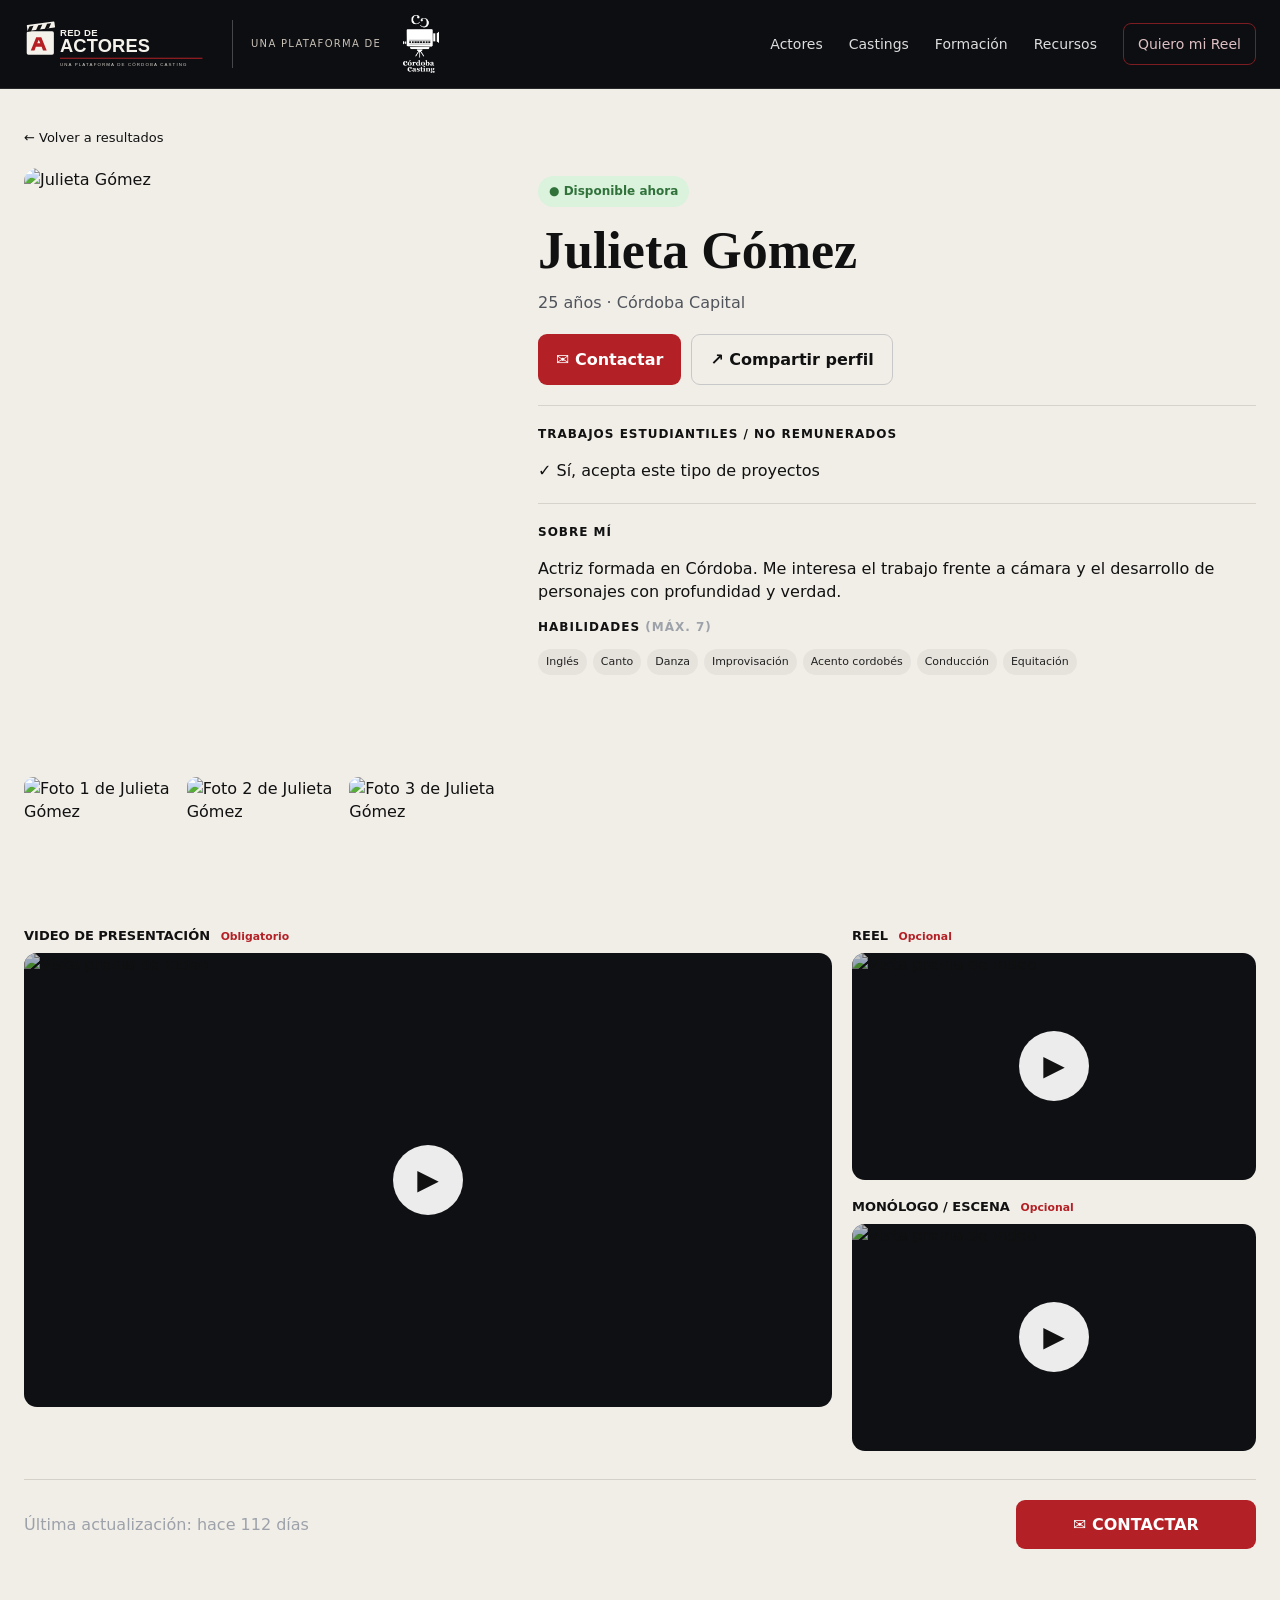
==== actor.html @ 697c515e "Add files via upload" ====
<!doctype html><html lang="es"><head><meta charset="utf-8"><meta name="viewport" content="width=device-width,initial-scale=1"><title>Perfil — Red de Actores</title><link rel="stylesheet" href="css/styles.css"></head><body class="profile-page">
<header class="topbar"><div class="container nav"><a class="brandlock" href="index.html"><img class="red-logo" src="assets/logo-red-actores.svg" alt="Red de Actores"><span class="brand-divider"></span><span class="cc-brand"><span>Una plataforma de</span><img class="cc-logo" src="assets/cordoba-casting-white.png" alt="Córdoba Casting"></span></a><button class="menu-toggle">☰</button><nav class="navlinks"><a href="index.html">Actores</a><a href="castings.html">Castings</a><a href="formacion.html">Formación</a><a href="recursos.html">Recursos</a><a class="nav-cta" href="reel.html">Quiero mi Reel</a></nav></div></header>
<main class="container profile-wrap"><div id="actorRoot"></div></main>
<div id="videoModal" class="modal"><button class="modal-close" aria-label="Cerrar">×</button><div class="modal-card"><iframe src="" allow="autoplay; fullscreen; picture-in-picture" allowfullscreen></iframe></div></div>
<script src="js/data.js"></script><script src="js/app.js"></script></body></html>
---- css/styles.css ----
:root{
  --bg:#0c0d0f; --bg2:#121418; --panel:#17191d; --panel2:#1d2025; --paper:#f5f2ec; --ink:#111216;
  --muted:#9da2aa; --red:#b32025; --red2:#8f171c; --green:#61b46d; --border:rgba(255,255,255,.11);
  --shadow:0 16px 40px rgba(0,0,0,.24); --radius:16px; --max:1440px;
}
*{box-sizing:border-box} html{scroll-behavior:smooth} body{margin:0;font-family:Inter,ui-sans-serif,system-ui,-apple-system,BlinkMacSystemFont,"Segoe UI",sans-serif;background:var(--bg);color:#fff;line-height:1.45}
a{color:inherit;text-decoration:none} button,input,select,textarea{font:inherit} img{max-width:100%;display:block}
.container{width:min(var(--max),calc(100% - 48px));margin:auto}.serif{font-family:Georgia,'Times New Roman',serif}.muted{color:var(--muted)}.tiny{font-size:12px}.hidden{display:none!important}
.topbar{position:sticky;top:0;z-index:50;background:rgba(10,11,13,.92);backdrop-filter:blur(14px);border-bottom:1px solid var(--border)}
.nav{height:88px;display:flex;align-items:center;gap:28px}.brandlock{display:flex;align-items:center;gap:18px;min-width:340px}.red-logo{width:190px;height:55px;object-fit:contain}.brand-divider{width:1px;height:48px;background:rgba(255,255,255,.24)}.cc-brand{display:flex;align-items:center;gap:10px}.cc-brand span{font-size:10px;letter-spacing:1.3px;color:#c8c1b7;text-transform:uppercase}.cc-logo{height:58px;width:60px;object-fit:contain;object-position:center top;filter:none}.navlinks{margin-left:auto;display:flex;align-items:center;gap:26px;font-size:14px}.navlinks a{opacity:.86}.navlinks a:hover,.navlinks a.active{color:#fff;opacity:1}.nav-cta{border:1px solid #8f2025;padding:10px 14px;border-radius:8px;color:#ffdde0!important}.auth-btn{background:var(--red);padding:10px 14px;border-radius:8px}.menu-toggle{display:none;background:none;border:0;color:#fff;font-size:24px}
.hero{min-height:520px;position:relative;overflow:hidden;border-bottom:1px solid var(--border);background:radial-gradient(circle at 70% 30%,rgba(179,32,37,.18),transparent 34%),linear-gradient(180deg,#111216,#0c0d0f)}
.hero:after{content:"";position:absolute;inset:0;background:linear-gradient(90deg,rgba(9,9,10,.98) 0%,rgba(9,9,10,.84) 38%,rgba(9,9,10,.26) 68%,rgba(9,9,10,.8) 100%);pointer-events:none}
.hero-faces{position:absolute;right:4%;bottom:0;width:min(720px,54vw);height:100%;display:flex;align-items:flex-end;gap:0;filter:grayscale(1);opacity:.77}.hero-faces img{height:430px;width:33.33%;object-fit:cover;object-position:center top;mask-image:linear-gradient(to bottom,#000 70%,transparent 100%)}
.hero-inner{position:relative;z-index:2;padding:80px 0 56px;max-width:700px}.eyebrow{display:inline-flex;gap:8px;align-items:center;color:#df4449;text-transform:uppercase;letter-spacing:1.7px;font-size:12px;font-weight:700}.hero h1{font-family:Georgia,'Times New Roman',serif;font-size:clamp(54px,6vw,88px);line-height:.95;margin:16px 0 18px;font-weight:500}.hero h1 em{color:#d53238;font-style:normal}.hero p{font-size:18px;color:#d9dce2;max-width:560px}.btn{display:inline-flex;align-items:center;justify-content:center;gap:8px;border:0;border-radius:9px;padding:13px 18px;font-weight:750;cursor:pointer}.btn-primary{background:var(--red);color:#fff}.btn-primary:hover{background:#c12a30}.btn-secondary{background:transparent;color:#fff;border:1px solid rgba(255,255,255,.22)}.hero-actions{display:flex;gap:12px;margin-top:28px}
.search-shell{position:relative;z-index:4;margin-top:-38px}.searchbar{background:#f6f4ef;color:#111;padding:18px;border-radius:14px;box-shadow:var(--shadow);display:grid;grid-template-columns:1.5fr repeat(3,1fr) auto;gap:12px}.field{display:flex;flex-direction:column;gap:6px}.field label{font-size:11px;color:#565b65;font-weight:700}.field input,.field select,.field textarea{width:100%;background:#fff;border:1px solid #d7d7d7;border-radius:8px;padding:12px;color:#111}.searchbar .btn{align-self:end;height:43px}
.section{padding:54px 0}.section-title{display:flex;align-items:end;justify-content:space-between;gap:16px;margin-bottom:22px}.section-title h2{font-family:Georgia,'Times New Roman',serif;font-size:38px;font-weight:500;margin:0}.section-title p{margin:0;color:#aeb3bb}.section-dark{background:#101216}.section-paper{background:#f3f0ea;color:#111}.section-paper .section-title p{color:#666}
.actor-grid{display:grid;grid-template-columns:repeat(6,minmax(0,1fr));gap:14px}.actor-card{background:#17191d;border:1px solid rgba(255,255,255,.09);border-radius:12px;overflow:hidden;transition:.18s transform,.18s border-color;position:relative}.actor-card:hover{transform:translateY(-4px);border-color:rgba(255,255,255,.22)}.actor-photo{aspect-ratio:4/5;object-fit:cover;width:100%;filter:saturate(.88)}.actor-body{padding:12px}.actor-name{font-weight:800;font-size:14px;text-transform:uppercase;letter-spacing:.3px}.actor-meta{font-size:12px;color:#b9bec6;margin-top:4px}.status{display:inline-flex;align-items:center;gap:6px;font-size:11px;margin-top:8px;color:#bfe6c3}.dot{width:7px;height:7px;border-radius:50%;background:var(--green)}.featured-star{position:absolute;top:9px;left:9px;width:28px;height:28px;border-radius:6px;background:var(--red);display:grid;place-items:center;font-size:14px}.tags{display:flex;gap:6px;flex-wrap:wrap;margin-top:9px}.tag{font-size:11px;background:#25282e;border-radius:999px;padding:5px 8px;color:#d6d9de}.paper-tag{background:#e6e3dd;color:#222}
.feature-strip{display:grid;grid-template-columns:repeat(4,1fr);gap:12px}.feature-chip{border:1px solid var(--border);background:#15171b;padding:16px;border-radius:12px;display:flex;gap:11px;align-items:center}.feature-chip strong{display:block}.feature-chip span{color:#aeb4bd;font-size:12px}.feature-icon{width:38px;height:38px;border:1px solid #9f252a;border-radius:50%;display:grid;place-items:center;color:#e24d52}
.reel-banner{position:relative;overflow:hidden;border-radius:18px;min-height:210px;background:linear-gradient(90deg,rgba(23,8,10,.94),rgba(60,12,16,.65)),url('https://images.unsplash.com/photo-1489599849927-2ee91cede3ba?auto=format&fit=crop&w=1800&q=80') center/cover;display:flex;align-items:center;padding:38px 42px;border:1px solid rgba(255,255,255,.08)}.reel-banner .copy{max-width:580px}.reel-banner h3{font-family:Georgia,'Times New Roman',serif;font-size:34px;margin:0 0 8px}.reel-banner p{color:#d5cbd0;max-width:520px}.reel-banner .btn{margin-top:10px;background:rgba(113,19,25,.82);border:1px solid rgba(255,255,255,.15)}
.footer{background:#090a0c;border-top:1px solid var(--border);padding:42px 0}.footer-grid{display:grid;grid-template-columns:1.4fr repeat(3,1fr);gap:38px}.footer h4{font-size:12px;text-transform:uppercase;letter-spacing:1.5px;color:#bbb}.footer a,.footer p{font-size:13px;color:#9298a1;margin:8px 0;display:block}.footer-brand{display:flex;gap:14px;align-items:center}.footer-brand .cc-logo{height:90px;width:75px}
.profile-page{background:#f1eee8;color:#111;min-height:100vh}.profile-page .topbar{background:#0d0e11;color:#fff}.profile-wrap{padding:36px 0 70px}.back{font-size:13px;margin-bottom:20px;display:inline-block}.profile-hero{display:grid;grid-template-columns:minmax(330px,480px) 1fr;gap:34px}.profile-photo{aspect-ratio:4/5;border-radius:14px;object-fit:cover;width:100%}.thumbs{display:grid;grid-template-columns:repeat(3,1fr);gap:8px;margin-top:9px}.thumbs img{aspect-ratio:4/3;object-fit:cover;border-radius:9px;cursor:pointer}.profile-info{padding:8px 0}.profile-info h1{font-family:Georgia,'Times New Roman',serif;font-size:52px;margin:6px 0 2px}.profile-line{color:#50545b}.status-pill{display:inline-flex;background:#dbf2dd;color:#31723b;border-radius:999px;padding:7px 11px;font-size:12px;font-weight:750}.profile-actions{display:flex;gap:10px;margin:20px 0}.profile-actions .btn-secondary{border-color:#c8c8c8;color:#111}.profile-divider{height:1px;background:#d7d2ca;margin:20px 0}.profile-section h3{font-size:12px;letter-spacing:1px;text-transform:uppercase}.profile-section p{max-width:780px}.profile-video-grid{display:grid;grid-template-columns:2fr 1fr;gap:20px;margin-top:34px}.video-main,.video-small{background:#0f1013;border-radius:13px;overflow:hidden;position:relative;cursor:pointer}.video-main{aspect-ratio:16/9}.video-small{aspect-ratio:16/9}.video-main img,.video-small img{width:100%;height:100%;object-fit:cover;opacity:.75}.play{position:absolute;inset:0;display:grid;place-items:center}.play span{width:70px;height:70px;border-radius:50%;background:rgba(255,255,255,.92);display:grid;place-items:center;color:#111;font-size:28px}.video-side{display:grid;gap:18px}.video-label{font-size:13px;font-weight:800;margin-bottom:7px}.video-label small{color:#b32025;margin-left:6px}.profile-bottom{margin-top:28px;display:flex;justify-content:space-between;align-items:center;border-top:1px solid #d6d1c8;padding-top:20px}.profile-bottom .btn-primary{min-width:240px}
.modal{position:fixed;inset:0;background:rgba(0,0,0,.82);display:none;align-items:center;justify-content:center;z-index:100;padding:20px}.modal.open{display:flex}.modal-card{width:min(960px,95vw);background:#111;border-radius:14px;overflow:hidden;box-shadow:var(--shadow)}.modal-card iframe{width:100%;aspect-ratio:16/9;border:0;display:block}.modal-close{position:absolute;top:22px;right:24px;background:#fff;color:#111;border:0;width:40px;height:40px;border-radius:50%;cursor:pointer;font-size:20px}
.page-shell{min-height:calc(100vh - 88px);padding:48px 0;background:#101216}.content-card{background:#17191d;border:1px solid var(--border);border-radius:16px;padding:26px}.content-card h1{font-family:Georgia,'Times New Roman',serif;font-size:42px;margin-top:0}.content-grid{display:grid;grid-template-columns:repeat(3,1fr);gap:16px}.info-card{background:#1b1e23;border:1px solid var(--border);border-radius:13px;padding:20px}.info-card h3{margin-top:0}.form-card{max-width:760px;margin:auto;background:#f4f1eb;color:#111;border-radius:16px;padding:30px}.form-card h1{font-family:Georgia,'Times New Roman',serif;font-size:42px}.form-row{display:grid;grid-template-columns:1fr 1fr;gap:14px}.form-card .field{margin-bottom:14px}.notice{border-left:3px solid var(--red);padding:12px 14px;background:#fff0f1;border-radius:7px;font-size:13px}.admin-grid{display:grid;grid-template-columns:repeat(4,1fr);gap:14px}.admin-card{background:#181a1f;border:1px solid var(--border);border-radius:12px;padding:14px}.admin-card img{width:100%;aspect-ratio:4/3;object-fit:cover;border-radius:8px}.admin-actions{display:flex;gap:7px;flex-wrap:wrap;margin-top:10px}.admin-actions button{font-size:11px;padding:8px 10px}
@media(max-width:1100px){.navlinks{gap:14px}.brandlock{min-width:auto}.cc-brand span{display:none}.actor-grid{grid-template-columns:repeat(4,1fr)}.searchbar{grid-template-columns:1.5fr repeat(2,1fr);}.searchbar .btn{grid-column:auto}.feature-strip{grid-template-columns:repeat(2,1fr)}.admin-grid{grid-template-columns:repeat(3,1fr)}}
@media(max-width:780px){.container{width:min(100% - 28px,var(--max))}.nav{height:74px}.red-logo{width:145px}.cc-brand,.brand-divider{display:none}.menu-toggle{display:block;margin-left:auto}.navlinks{display:none;position:absolute;left:0;right:0;top:74px;background:#0d0e11;padding:18px 22px;flex-direction:column;align-items:flex-start}.navlinks.open{display:flex}.hero{min-height:520px}.hero-faces{width:100%;right:-28%;opacity:.35}.hero-inner{padding-top:60px}.hero h1{font-size:54px}.search-shell{margin-top:-20px}.searchbar{grid-template-columns:1fr 1fr}.searchbar .field:first-child{grid-column:1/-1}.searchbar .btn{grid-column:1/-1}.actor-grid{grid-template-columns:repeat(2,1fr)}.section-title{align-items:flex-start;flex-direction:column}.feature-strip{grid-template-columns:1fr}.reel-banner{padding:28px 24px}.profile-hero{grid-template-columns:1fr}.profile-info h1{font-size:42px}.profile-video-grid{grid-template-columns:1fr}.footer-grid{grid-template-columns:1fr 1fr}.content-grid{grid-template-columns:1fr}.form-row{grid-template-columns:1fr}.admin-grid{grid-template-columns:1fr 1fr}}
@media(max-width:460px){.actor-grid{grid-template-columns:repeat(2,minmax(0,1fr));gap:9px}.actor-body{padding:9px}.actor-name{font-size:12px}.actor-meta{font-size:10px}.hero h1{font-size:46px}.searchbar{grid-template-columns:1fr}.searchbar .field{grid-column:1!important}.footer-grid{grid-template-columns:1fr}.admin-grid{grid-template-columns:1fr}.profile-bottom{align-items:stretch;gap:14px;flex-direction:column}.profile-bottom .btn-primary{width:100%}.profile-actions{flex-wrap:wrap}}
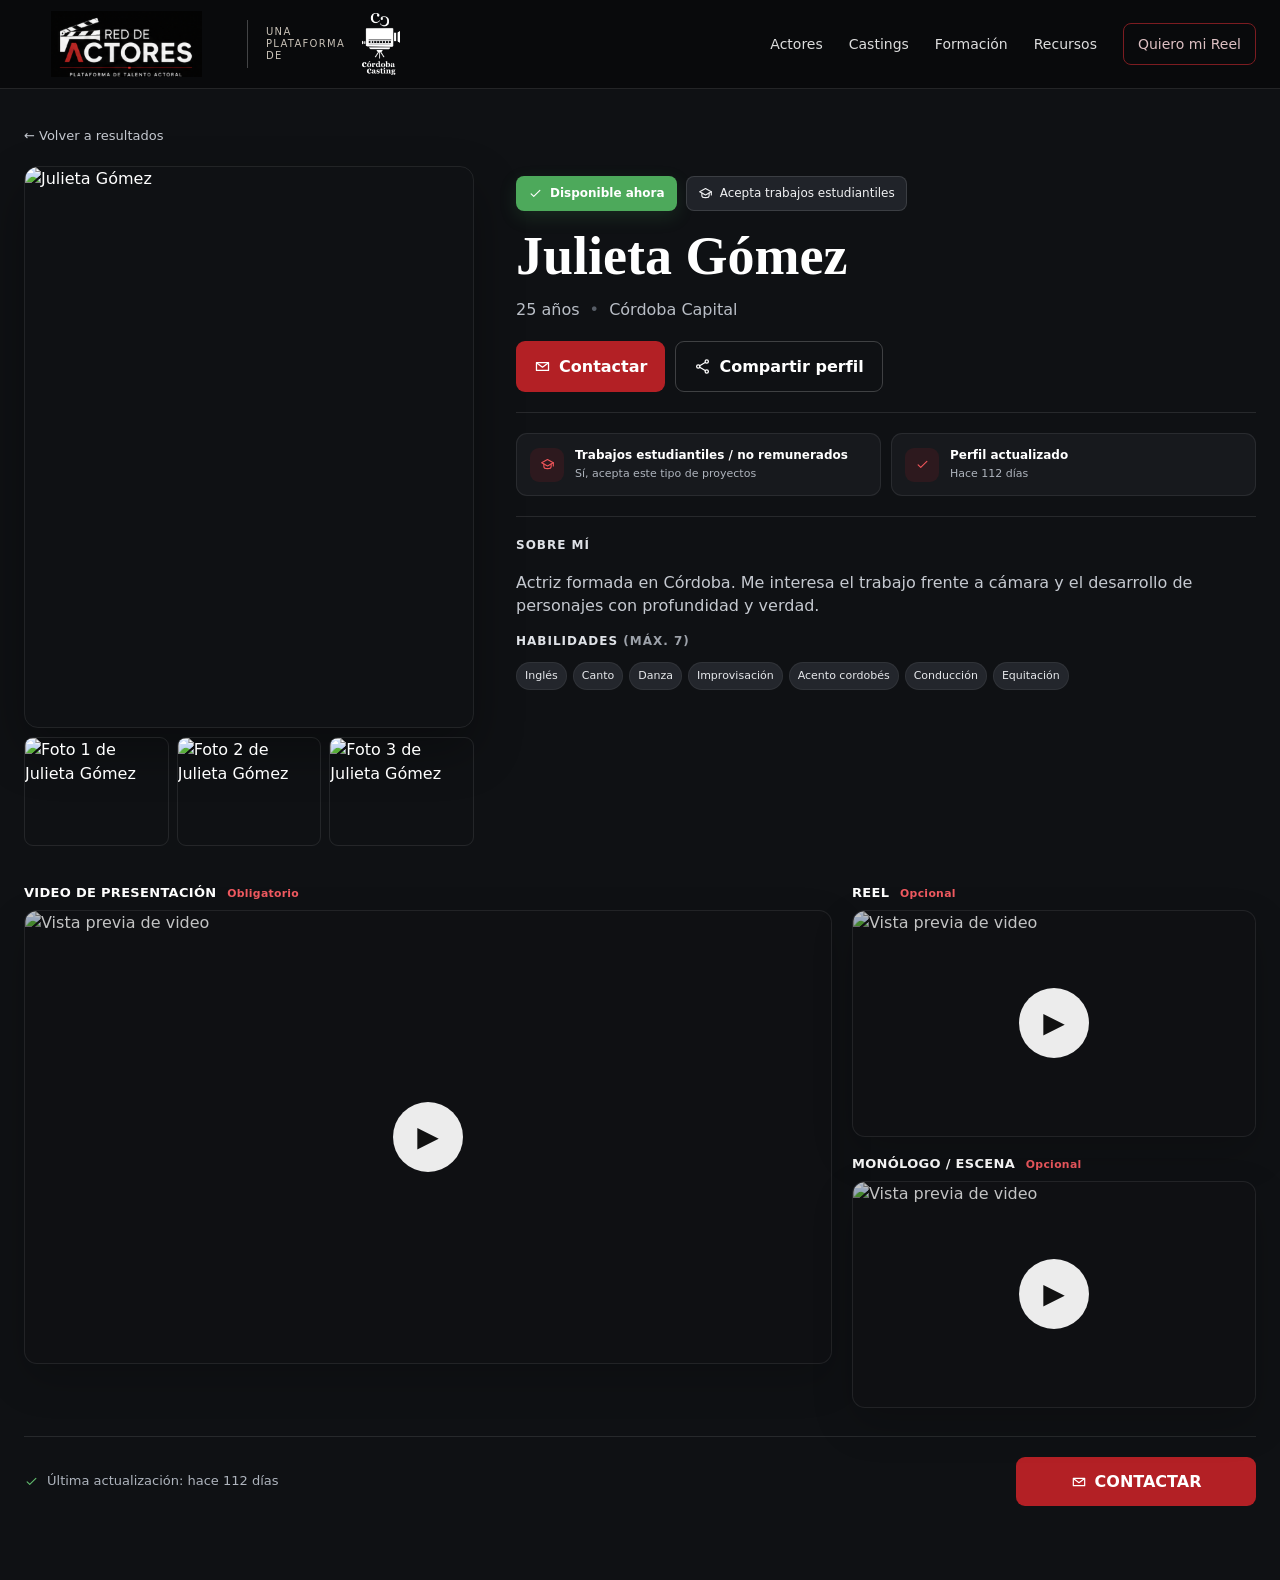
==== commit 3443c22c: "Add files via upload" ====
--- a/actor.html
+++ b/actor.html
@@ -1,5 +1,5 @@
 <!doctype html><html lang="es"><head><meta charset="utf-8"><meta name="viewport" content="width=device-width,initial-scale=1"><title>Perfil — Red de Actores</title><link rel="stylesheet" href="css/styles.css"></head><body class="profile-page">
-<header class="topbar"><div class="container nav"><a class="brandlock" href="index.html"><img class="red-logo" src="assets/logo-red-actores.svg" alt="Red de Actores"><span class="brand-divider"></span><span class="cc-brand"><span>Una plataforma de</span><img class="cc-logo" src="assets/cordoba-casting-white.png" alt="Córdoba Casting"></span></a><button class="menu-toggle">☰</button><nav class="navlinks"><a href="index.html">Actores</a><a href="castings.html">Castings</a><a href="formacion.html">Formación</a><a href="recursos.html">Recursos</a><a class="nav-cta" href="reel.html">Quiero mi Reel</a></nav></div></header>
+<header class="topbar"><div class="container nav"><a class="brandlock" href="index.html"><img class="red-logo" src="assets/logo-red-actores.png" alt="Red de Actores"><span class="brand-divider"></span><span class="cc-brand"><span>Una plataforma de</span><img class="cc-logo" src="assets/cordoba-casting-white.png" alt="Córdoba Casting"></span></a><button class="menu-toggle">☰</button><nav class="navlinks"><a href="index.html">Actores</a><a href="castings.html">Castings</a><a href="formacion.html">Formación</a><a href="recursos.html">Recursos</a><a class="nav-cta" href="reel.html">Quiero mi Reel</a></nav></div></header>
 <main class="container profile-wrap"><div id="actorRoot"></div></main>
 <div id="videoModal" class="modal"><button class="modal-close" aria-label="Cerrar">×</button><div class="modal-card"><iframe src="" allow="autoplay; fullscreen; picture-in-picture" allowfullscreen></iframe></div></div>
 <script src="js/data.js"></script><script src="js/app.js"></script></body></html>
--- a/css/styles.css
+++ b/css/styles.css
@@ -24,3 +24,18 @@
 @media(max-width:1100px){.navlinks{gap:14px}.brandlock{min-width:auto}.cc-brand span{display:none}.actor-grid{grid-template-columns:repeat(4,1fr)}.searchbar{grid-template-columns:1.5fr repeat(2,1fr);}.searchbar .btn{grid-column:auto}.feature-strip{grid-template-columns:repeat(2,1fr)}.admin-grid{grid-template-columns:repeat(3,1fr)}}
 @media(max-width:780px){.container{width:min(100% - 28px,var(--max))}.nav{height:74px}.red-logo{width:145px}.cc-brand,.brand-divider{display:none}.menu-toggle{display:block;margin-left:auto}.navlinks{display:none;position:absolute;left:0;right:0;top:74px;background:#0d0e11;padding:18px 22px;flex-direction:column;align-items:flex-start}.navlinks.open{display:flex}.hero{min-height:520px}.hero-faces{width:100%;right:-28%;opacity:.35}.hero-inner{padding-top:60px}.hero h1{font-size:54px}.search-shell{margin-top:-20px}.searchbar{grid-template-columns:1fr 1fr}.searchbar .field:first-child{grid-column:1/-1}.searchbar .btn{grid-column:1/-1}.actor-grid{grid-template-columns:repeat(2,1fr)}.section-title{align-items:flex-start;flex-direction:column}.feature-strip{grid-template-columns:1fr}.reel-banner{padding:28px 24px}.profile-hero{grid-template-columns:1fr}.profile-info h1{font-size:42px}.profile-video-grid{grid-template-columns:1fr}.footer-grid{grid-template-columns:1fr 1fr}.content-grid{grid-template-columns:1fr}.form-row{grid-template-columns:1fr}.admin-grid{grid-template-columns:1fr 1fr}}
 @media(max-width:460px){.actor-grid{grid-template-columns:repeat(2,minmax(0,1fr));gap:9px}.actor-body{padding:9px}.actor-name{font-size:12px}.actor-meta{font-size:10px}.hero h1{font-size:46px}.searchbar{grid-template-columns:1fr}.searchbar .field{grid-column:1!important}.footer-grid{grid-template-columns:1fr}.admin-grid{grid-template-columns:1fr}.profile-bottom{align-items:stretch;gap:14px;flex-direction:column}.profile-bottom .btn-primary{width:100%}.profile-actions{flex-wrap:wrap}}
+
+/* === V0.2 refinements === */
+.red-logo{width:205px;height:66px;object-fit:contain;border-radius:2px}
+.cc-brand{gap:12px}.cc-brand span{max-width:68px;line-height:1.2}.cc-logo{height:62px;width:70px;object-fit:contain}
+.hero-inner{max-width:none;padding:78px 0 62px}.hero-copy{max-width:690px}.hero-faces{right:2%;width:min(760px,52vw)}
+.directory-section{padding-top:64px}.actor-grid-continuation{margin-top:18px}
+.card-badges{display:flex;align-items:center;gap:8px;flex-wrap:wrap;margin-top:9px}.card-badges .status{margin-top:0}.availability-off{font-size:11px;color:#8f959e}
+.student-badge{display:inline-flex;align-items:center;gap:5px;border:1px solid rgba(255,255,255,.15);background:#202329;color:#e5e7eb;border-radius:999px;padding:4px 7px;font-size:10px;line-height:1}.student-badge svg,.student-profile-badge svg,.status-pill svg,.profile-highlight svg,.profile-updated svg,.profile-actions svg,.profile-bottom .btn svg{width:15px;height:15px;fill:none;stroke:currentColor;stroke-width:1.8;stroke-linecap:round;stroke-linejoin:round;flex:0 0 auto}
+.featured-band{margin:28px 0 30px;padding:18px;border:1px solid rgba(179,32,37,.25);background:linear-gradient(90deg,rgba(80,18,22,.22),rgba(20,22,26,.68));border-radius:14px}.featured-band-head{display:flex;align-items:end;justify-content:space-between;gap:20px;margin-bottom:14px}.featured-band-head h3{font-family:Georgia,'Times New Roman',serif;font-size:28px;font-weight:500;margin:3px 0 0}.featured-band-head p{margin:0;color:#959aa3;font-size:12px}.featured-kicker{font-size:10px;letter-spacing:1.4px;text-transform:uppercase;color:#df4449;font-weight:800}.featured-grid{display:grid;grid-template-columns:repeat(4,minmax(0,1fr));gap:12px}.featured-grid .actor-card{display:grid;grid-template-columns:88px 1fr;min-height:112px}.featured-grid .actor-photo{width:88px;height:100%;aspect-ratio:auto}.featured-grid .actor-body{align-self:center}.featured-grid .tags{display:none}.featured-grid .featured-star{width:24px;height:24px;font-size:12px}.no-results{grid-column:1/-1;padding:24px 0}
+
+.profile-page{background:#0f1114;color:#fff}.profile-page .topbar{background:rgba(10,11,13,.96)}.profile-wrap{padding:34px 0 74px}.back{color:#c5c9d0}.profile-hero{grid-template-columns:minmax(330px,450px) 1fr;gap:42px}.profile-photo{box-shadow:0 22px 50px rgba(0,0,0,.32);border:1px solid rgba(255,255,255,.08)}.thumbs img{border:1px solid rgba(255,255,255,.09)}.profile-info{padding:10px 0}.profile-status-row{display:flex;align-items:center;gap:9px;flex-wrap:wrap}.status-pill{display:inline-flex;align-items:center;gap:7px;background:#4da95b;color:#fff;border-radius:8px;padding:9px 12px;font-size:12px;font-weight:800;box-shadow:0 6px 18px rgba(77,169,91,.16)}.status-pill-off{background:#2a2d33;color:#aeb4bd;box-shadow:none}.student-profile-badge{display:inline-flex;align-items:center;gap:7px;padding:8px 11px;border-radius:8px;background:#202329;border:1px solid rgba(255,255,255,.12);font-size:12px;color:#f0f1f3}.profile-info h1{font-size:54px;color:#fff}.profile-line{color:#b9bec6}.profile-line span{color:#575d66;margin:0 5px}.profile-actions .btn-secondary{border-color:rgba(255,255,255,.2);color:#fff}.profile-actions .btn svg{width:17px;height:17px}.profile-divider{background:rgba(255,255,255,.1)}.profile-highlights{display:grid;grid-template-columns:1fr 1fr;gap:10px}.profile-highlight{display:flex;gap:11px;align-items:center;background:#17191d;border:1px solid rgba(255,255,255,.08);padding:13px;border-radius:11px}.highlight-icon{width:34px;height:34px;border-radius:9px;background:rgba(179,32,37,.14);color:#ef555a;display:grid;place-items:center}.profile-highlight strong{display:block;font-size:12px}.profile-highlight div>span{display:block;color:#aeb4bd;font-size:11px;margin-top:2px}.profile-section h3{color:#dfe2e7}.profile-section p{color:#c5c9d0}.profile-tag{background:#23262c;color:#e6e8eb;border:1px solid rgba(255,255,255,.06)}.profile-video-grid{margin-top:38px}.video-label{color:#fff;letter-spacing:.3px}.video-label small{color:#f05a60}.video-main,.video-small{border:1px solid rgba(255,255,255,.08);box-shadow:0 16px 40px rgba(0,0,0,.18)}.profile-bottom{border-top-color:rgba(255,255,255,.1)}.profile-updated{display:flex;align-items:center;gap:8px;color:#aeb4bd;font-size:13px}.profile-updated svg{color:#62bb6e}.profile-bottom .btn-primary{min-width:240px}.profile-bottom .btn svg{width:16px;height:16px}.paper-tag{background:#25282e;color:#e7e9ec}
+
+@media(max-width:1100px){.featured-grid{grid-template-columns:repeat(2,1fr)}.hero-faces{right:-4%;width:58vw}.hero-copy{max-width:590px}}
+@media(max-width:780px){.red-logo{width:160px;height:54px}.hero-inner{padding-top:58px}.hero-copy{max-width:560px}.featured-band-head{align-items:flex-start;flex-direction:column}.profile-highlights{grid-template-columns:1fr}.profile-hero{gap:26px}}
+@media(max-width:560px){.student-badge span{display:none}.student-badge{padding:5px}.featured-grid{grid-template-columns:1fr}.featured-grid .actor-card{grid-template-columns:76px 1fr}.featured-grid .actor-photo{width:76px}.profile-status-row{align-items:stretch}.status-pill,.student-profile-badge{width:100%;justify-content:center}}
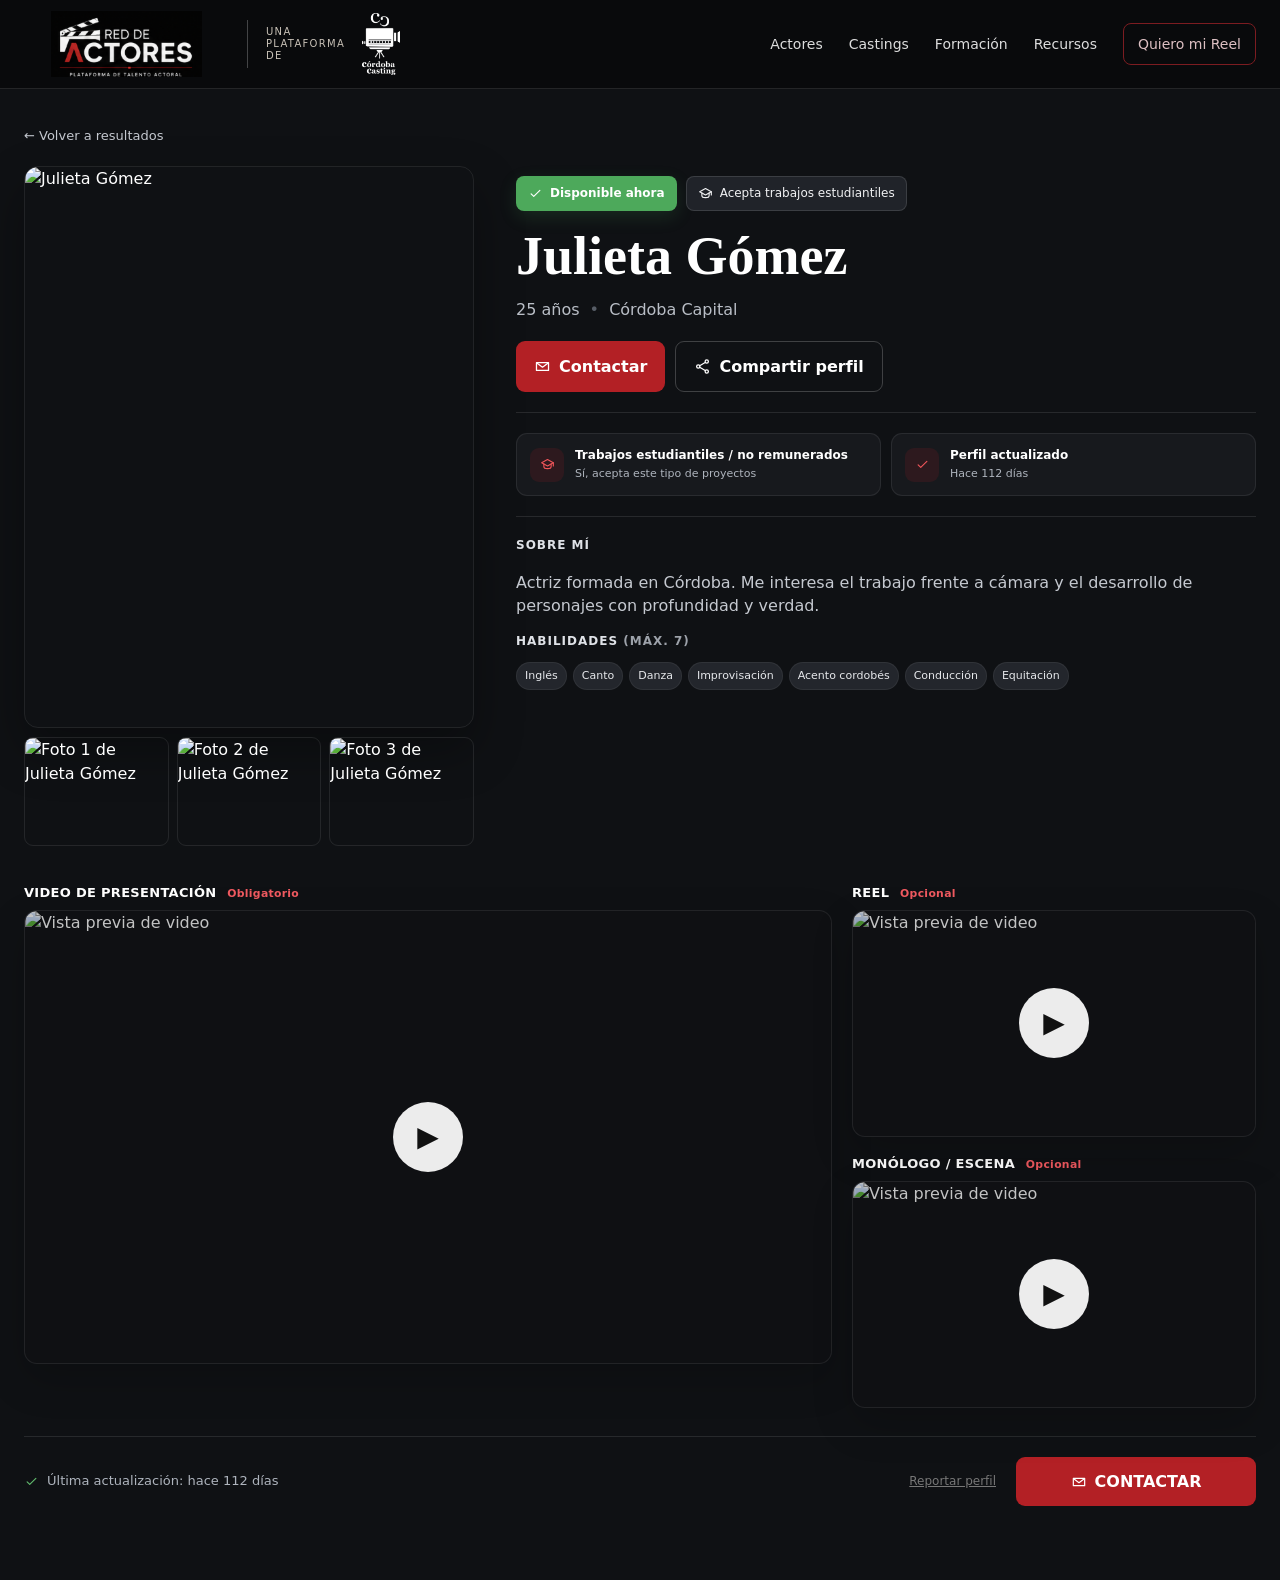
==== commit 343d8b6d: "Add files via upload" ====
--- a/actor.html
+++ b/actor.html
@@ -1,5 +1,5 @@
-<!doctype html><html lang="es"><head><meta charset="utf-8"><meta name="viewport" content="width=device-width,initial-scale=1"><title>Perfil — Red de Actores</title><link rel="stylesheet" href="css/styles.css"></head><body class="profile-page">
+<!doctype html><html lang="es"><head><meta charset="utf-8"><meta name="viewport" content="width=device-width,initial-scale=1"><title>Perfil — Red de Actores</title><link rel="stylesheet" href="css/styles.css?v=0.7.4"></head><body class="profile-page">
 <header class="topbar"><div class="container nav"><a class="brandlock" href="index.html"><img class="red-logo" src="assets/logo-red-actores.png" alt="Red de Actores"><span class="brand-divider"></span><span class="cc-brand"><span>Una plataforma de</span><img class="cc-logo" src="assets/cordoba-casting-white.png" alt="Córdoba Casting"></span></a><button class="menu-toggle">☰</button><nav class="navlinks"><a href="index.html">Actores</a><a href="castings.html">Castings</a><a href="formacion.html">Formación</a><a href="recursos.html">Recursos</a><a class="nav-cta" href="reel.html">Quiero mi Reel</a></nav></div></header>
 <main class="container profile-wrap"><div id="actorRoot"></div></main>
 <div id="videoModal" class="modal"><button class="modal-close" aria-label="Cerrar">×</button><div class="modal-card"><iframe src="" allow="autoplay; fullscreen; picture-in-picture" allowfullscreen></iframe></div></div>
-<script src="js/data.js"></script><script src="js/app.js"></script></body></html>
+<script src="https://cdn.jsdelivr.net/npm/@supabase/supabase-js@2"></script><script src="js/config.js?v=0.7.4"></script><script src="js/backend.js?v=0.7.4"></script><script src="js/auth.js?v=0.7.4"></script><script src="js/data.js?v=0.7.4"></script><script src="js/app.js?v=0.7.4"></script></body></html>
--- a/css/styles.css
+++ b/css/styles.css
@@ -20,7 +20,7 @@
 .footer{background:#090a0c;border-top:1px solid var(--border);padding:42px 0}.footer-grid{display:grid;grid-template-columns:1.4fr repeat(3,1fr);gap:38px}.footer h4{font-size:12px;text-transform:uppercase;letter-spacing:1.5px;color:#bbb}.footer a,.footer p{font-size:13px;color:#9298a1;margin:8px 0;display:block}.footer-brand{display:flex;gap:14px;align-items:center}.footer-brand .cc-logo{height:90px;width:75px}
 .profile-page{background:#f1eee8;color:#111;min-height:100vh}.profile-page .topbar{background:#0d0e11;color:#fff}.profile-wrap{padding:36px 0 70px}.back{font-size:13px;margin-bottom:20px;display:inline-block}.profile-hero{display:grid;grid-template-columns:minmax(330px,480px) 1fr;gap:34px}.profile-photo{aspect-ratio:4/5;border-radius:14px;object-fit:cover;width:100%}.thumbs{display:grid;grid-template-columns:repeat(3,1fr);gap:8px;margin-top:9px}.thumbs img{aspect-ratio:4/3;object-fit:cover;border-radius:9px;cursor:pointer}.profile-info{padding:8px 0}.profile-info h1{font-family:Georgia,'Times New Roman',serif;font-size:52px;margin:6px 0 2px}.profile-line{color:#50545b}.status-pill{display:inline-flex;background:#dbf2dd;color:#31723b;border-radius:999px;padding:7px 11px;font-size:12px;font-weight:750}.profile-actions{display:flex;gap:10px;margin:20px 0}.profile-actions .btn-secondary{border-color:#c8c8c8;color:#111}.profile-divider{height:1px;background:#d7d2ca;margin:20px 0}.profile-section h3{font-size:12px;letter-spacing:1px;text-transform:uppercase}.profile-section p{max-width:780px}.profile-video-grid{display:grid;grid-template-columns:2fr 1fr;gap:20px;margin-top:34px}.video-main,.video-small{background:#0f1013;border-radius:13px;overflow:hidden;position:relative;cursor:pointer}.video-main{aspect-ratio:16/9}.video-small{aspect-ratio:16/9}.video-main img,.video-small img{width:100%;height:100%;object-fit:cover;opacity:.75}.play{position:absolute;inset:0;display:grid;place-items:center}.play span{width:70px;height:70px;border-radius:50%;background:rgba(255,255,255,.92);display:grid;place-items:center;color:#111;font-size:28px}.video-side{display:grid;gap:18px}.video-label{font-size:13px;font-weight:800;margin-bottom:7px}.video-label small{color:#b32025;margin-left:6px}.profile-bottom{margin-top:28px;display:flex;justify-content:space-between;align-items:center;border-top:1px solid #d6d1c8;padding-top:20px}.profile-bottom .btn-primary{min-width:240px}
 .modal{position:fixed;inset:0;background:rgba(0,0,0,.82);display:none;align-items:center;justify-content:center;z-index:100;padding:20px}.modal.open{display:flex}.modal-card{width:min(960px,95vw);background:#111;border-radius:14px;overflow:hidden;box-shadow:var(--shadow)}.modal-card iframe{width:100%;aspect-ratio:16/9;border:0;display:block}.modal-close{position:absolute;top:22px;right:24px;background:#fff;color:#111;border:0;width:40px;height:40px;border-radius:50%;cursor:pointer;font-size:20px}
-.page-shell{min-height:calc(100vh - 88px);padding:48px 0;background:#101216}.content-card{background:#17191d;border:1px solid var(--border);border-radius:16px;padding:26px}.content-card h1{font-family:Georgia,'Times New Roman',serif;font-size:42px;margin-top:0}.content-grid{display:grid;grid-template-columns:repeat(3,1fr);gap:16px}.info-card{background:#1b1e23;border:1px solid var(--border);border-radius:13px;padding:20px}.info-card h3{margin-top:0}.form-card{max-width:760px;margin:auto;background:#f4f1eb;color:#111;border-radius:16px;padding:30px}.form-card h1{font-family:Georgia,'Times New Roman',serif;font-size:42px}.form-row{display:grid;grid-template-columns:1fr 1fr;gap:14px}.form-card .field{margin-bottom:14px}.notice{border-left:3px solid var(--red);padding:12px 14px;background:#fff0f1;border-radius:7px;font-size:13px}.admin-grid{display:grid;grid-template-columns:repeat(4,1fr);gap:14px}.admin-card{background:#181a1f;border:1px solid var(--border);border-radius:12px;padding:14px}.admin-card img{width:100%;aspect-ratio:4/3;object-fit:cover;border-radius:8px}.admin-actions{display:flex;gap:7px;flex-wrap:wrap;margin-top:10px}.admin-actions button{font-size:11px;padding:8px 10px}
+.page-shell{min-height:calc(100vh - 88px);padding:48px 0;background:#101216}.content-card{background:#17191d;border:1px solid var(--border);border-radius:16px;padding:26px}.content-card h1{font-family:Georgia,'Times New Roman',serif;font-size:42px;margin-top:0}.content-grid{display:grid;grid-template-columns:repeat(3,1fr);gap:16px}.info-card{background:#1b1e23;border:1px solid var(--border);border-radius:13px;padding:20px}.info-card h3{margin-top:0}.form-card{max-width:760px;margin:auto;background:#f4f1eb;color:#111;border-radius:16px;padding:30px}.form-card h1{font-family:Georgia,'Times New Roman',serif;font-size:42px}.form-row{display:grid;grid-template-columns:1fr 1fr;gap:14px}.form-card .field{margin-bottom:14px}.notice{border-left:3px solid var(--red);padding:12px 14px;background:#fff0f1;color:#7a1b20;border-radius:7px;font-size:13px;line-height:1.45}.admin-grid{display:grid;grid-template-columns:repeat(4,1fr);gap:14px}.admin-card{background:#181a1f;border:1px solid var(--border);border-radius:12px;padding:14px}.admin-card img{width:100%;aspect-ratio:4/3;object-fit:cover;border-radius:8px}.admin-actions{display:flex;gap:7px;flex-wrap:wrap;margin-top:10px}.admin-actions button{font-size:11px;padding:8px 10px}
 @media(max-width:1100px){.navlinks{gap:14px}.brandlock{min-width:auto}.cc-brand span{display:none}.actor-grid{grid-template-columns:repeat(4,1fr)}.searchbar{grid-template-columns:1.5fr repeat(2,1fr);}.searchbar .btn{grid-column:auto}.feature-strip{grid-template-columns:repeat(2,1fr)}.admin-grid{grid-template-columns:repeat(3,1fr)}}
 @media(max-width:780px){.container{width:min(100% - 28px,var(--max))}.nav{height:74px}.red-logo{width:145px}.cc-brand,.brand-divider{display:none}.menu-toggle{display:block;margin-left:auto}.navlinks{display:none;position:absolute;left:0;right:0;top:74px;background:#0d0e11;padding:18px 22px;flex-direction:column;align-items:flex-start}.navlinks.open{display:flex}.hero{min-height:520px}.hero-faces{width:100%;right:-28%;opacity:.35}.hero-inner{padding-top:60px}.hero h1{font-size:54px}.search-shell{margin-top:-20px}.searchbar{grid-template-columns:1fr 1fr}.searchbar .field:first-child{grid-column:1/-1}.searchbar .btn{grid-column:1/-1}.actor-grid{grid-template-columns:repeat(2,1fr)}.section-title{align-items:flex-start;flex-direction:column}.feature-strip{grid-template-columns:1fr}.reel-banner{padding:28px 24px}.profile-hero{grid-template-columns:1fr}.profile-info h1{font-size:42px}.profile-video-grid{grid-template-columns:1fr}.footer-grid{grid-template-columns:1fr 1fr}.content-grid{grid-template-columns:1fr}.form-row{grid-template-columns:1fr}.admin-grid{grid-template-columns:1fr 1fr}}
 @media(max-width:460px){.actor-grid{grid-template-columns:repeat(2,minmax(0,1fr));gap:9px}.actor-body{padding:9px}.actor-name{font-size:12px}.actor-meta{font-size:10px}.hero h1{font-size:46px}.searchbar{grid-template-columns:1fr}.searchbar .field{grid-column:1!important}.footer-grid{grid-template-columns:1fr}.admin-grid{grid-template-columns:1fr}.profile-bottom{align-items:stretch;gap:14px;flex-direction:column}.profile-bottom .btn-primary{width:100%}.profile-actions{flex-wrap:wrap}}
@@ -39,3 +39,54 @@
 @media(max-width:1100px){.featured-grid{grid-template-columns:repeat(2,1fr)}.hero-faces{right:-4%;width:58vw}.hero-copy{max-width:590px}}
 @media(max-width:780px){.red-logo{width:160px;height:54px}.hero-inner{padding-top:58px}.hero-copy{max-width:560px}.featured-band-head{align-items:flex-start;flex-direction:column}.profile-highlights{grid-template-columns:1fr}.profile-hero{gap:26px}}
 @media(max-width:560px){.student-badge span{display:none}.student-badge{padding:5px}.featured-grid{grid-template-columns:1fr}.featured-grid .actor-card{grid-template-columns:76px 1fr}.featured-grid .actor-photo{width:76px}.profile-status-row{align-items:stretch}.status-pill,.student-profile-badge{width:100%;justify-content:center}}
+
+/* === V0.3 Supabase / cuentas / moderación === */
+.form-card-wide{max-width:900px}.form-section-title{margin:28px 0 14px;padding-top:18px;border-top:1px solid #ddd5cc;font-family:Georgia,'Times New Roman',serif;font-size:23px;font-weight:500}.field small{color:#747983;font-size:11px}.private-label{display:inline-block;margin-left:5px;background:#e7e2da;color:#555;border-radius:999px;padding:2px 7px;font-size:9px;text-transform:uppercase;letter-spacing:.7px}.switches{justify-content:center;gap:12px}.switches label{display:flex;align-items:center;gap:9px;background:#fff;border:1px solid #d7d7d7;padding:11px 12px;border-radius:8px;color:#222;font-size:12px}.switches input{width:auto}.muted-dark{color:#696d75;margin-bottom:0}.form-message{margin:14px 0;padding:11px 13px;border-radius:8px;font-size:13px}.form-message.info{background:#e9eef8;color:#23385d}.form-message.warn{background:#fff2d9;color:#705117}.form-message.error{background:#ffe2e4;color:#8c171c}.form-message.success{background:#e1f4e4;color:#24642d}.face-notice{line-height:1.55}.face-notice strong{display:block;margin-bottom:3px}
+.admin-nav-link{color:#ffd8da!important;border-left:1px solid rgba(255,255,255,.16);padding-left:18px}.private-heading,.admin-head{display:flex;align-items:flex-start;justify-content:space-between;gap:20px}.private-heading h1,.admin-head h1{margin-bottom:8px}.profile-state{display:inline-flex;border-radius:999px;padding:5px 9px;text-transform:uppercase;font-size:10px;font-weight:850;letter-spacing:.6px;background:#292d34;color:#dfe3e8}.state-pending{background:#553f16;color:#ffd97a}.state-approved{background:#214f2a;color:#9ceaa8}.state-rejected{background:#5c2024;color:#ffb7bc}.state-draft{background:#343941;color:#c8cdd5}.rejected-panel{background:#401519;border:1px solid #7b2a30;border-radius:12px;padding:18px;margin-bottom:22px;color:#fff}.rejected-panel strong{color:#ff9ba1;letter-spacing:.8px}.rejected-panel p{font-size:16px;margin:8px 0}.rejected-panel span{font-size:12px;color:#d7bcc0}.success-panel{background:#173f20;border:1px solid #2f6e3a;border-radius:10px;padding:13px 15px;margin-bottom:18px;color:#b8edc0}.profile-edit-form{margin-top:25px}.edit-grid{display:grid;grid-template-columns:repeat(2,1fr);gap:14px}.profile-edit-form .field{margin-bottom:14px}.profile-edit-form .field label{color:#d9dde3}.profile-edit-form .field input,.profile-edit-form .field textarea{background:#111318;border-color:rgba(255,255,255,.13);color:#fff}.profile-edit-form .switches label{background:#111318;border-color:rgba(255,255,255,.13);color:#e7e9ec}.media-edit-grid{display:grid;grid-template-columns:repeat(3,1fr);gap:14px}.profile-edit-actions{display:flex;gap:10px;flex-wrap:wrap;margin-top:8px}
+.admin-panel{padding:30px}.admin-tabs{display:flex;gap:8px;margin:24px 0 18px;border-bottom:1px solid var(--border);padding-bottom:12px}.admin-tabs button{border:0;background:#22252b;color:#bac0c8;padding:10px 14px;border-radius:8px;cursor:pointer;font-weight:750}.admin-tabs button.active{background:var(--red);color:#fff}.admin-tabs span{display:inline-grid;place-items:center;min-width:20px;height:20px;background:rgba(255,255,255,.12);border-radius:999px;margin-left:6px;font-size:10px}.admin-list{display:grid;gap:12px}.admin-profile-card{display:grid;grid-template-columns:145px 1fr 160px;gap:18px;background:#111318;border:1px solid var(--border);border-radius:13px;padding:13px}.admin-profile-photo img,.no-photo{width:145px;height:180px;object-fit:cover;border-radius:9px}.no-photo{background:#25282e;display:grid;place-items:center;color:#888}.admin-profile-title{display:flex;justify-content:space-between;gap:10px}.admin-profile-title h3{margin:0;font-size:21px}.admin-profile-title p{margin:2px 0;color:#aab0b8;font-size:12px}.admin-flags{display:flex;gap:9px;flex-wrap:wrap;margin:9px 0;color:#cdd1d7;font-size:11px}.admin-bio{font-size:12px;color:#b8bec6;margin:8px 0}.admin-media{display:flex;gap:8px;flex-wrap:wrap;margin-top:10px}.admin-media-link{border:1px solid rgba(255,255,255,.12);border-radius:7px;padding:6px 9px;font-size:10px;color:#eee}.admin-profile-actions{display:flex;flex-direction:column;justify-content:center;gap:8px}.admin-profile-actions .btn{width:100%;font-size:11px}.admin-reason{margin-top:10px;background:#321619;border-radius:7px;padding:9px;color:#eebdc1;font-size:11px}.admin-empty{padding:44px;text-align:center;border:1px dashed rgba(255,255,255,.14);border-radius:12px;color:#8d939c}
+@media(max-width:900px){.media-edit-grid{grid-template-columns:1fr}.admin-profile-card{grid-template-columns:110px 1fr}.admin-profile-photo img,.no-photo{width:110px;height:145px}.admin-profile-actions{grid-column:1/-1;flex-direction:row}.admin-profile-actions .btn{width:auto}.edit-grid{grid-template-columns:1fr}}
+@media(max-width:620px){.private-heading,.admin-head{flex-direction:column}.admin-tabs{overflow:auto}.admin-profile-card{grid-template-columns:80px 1fr;gap:11px}.admin-profile-photo img,.no-photo{width:80px;height:105px}.admin-profile-title{flex-direction:column}.admin-profile-main .tags,.admin-bio{grid-column:1/-1}.profile-edit-actions .btn{width:100%}}
+
+/* V0.5 */
+.notification-wrap{position:relative;display:flex;align-items:center}.notification-bell{position:relative;background:transparent;border:0;color:#fff;font-size:18px;cursor:pointer;padding:8px}.notification-bell>span{position:absolute;right:0;top:0;background:#b91c1c;color:#fff;border-radius:20px;min-width:17px;height:17px;font:700 10px/17px Arial;text-align:center}.notification-menu{position:absolute;right:0;top:44px;width:min(340px,85vw);max-height:420px;overflow:auto;background:#171717;border:1px solid #343434;border-radius:12px;box-shadow:0 20px 60px #0008;z-index:100;padding:8px}.notification-item{padding:12px;border-bottom:1px solid #2b2b2b}.notification-item.unread{background:#25191a}.notification-item strong,.notification-item p,.notification-item small{display:block}.notification-item p{margin:5px 0;color:#ccc;font-size:13px}.notification-item small{color:#888}.notification-empty{padding:18px;color:#aaa}.renewal-card{display:flex;justify-content:space-between;gap:20px;align-items:center;padding:14px 16px;border:1px solid #303030;border-radius:10px;margin:14px 0;background:#181818}.renewal-card strong,.renewal-card span{display:block}.renewal-card span{color:#aaa;font-size:13px}.renewal-card.urgent{border-color:#7f1d1d;background:#251515}.photo-edit-section{margin:26px 0}.photo-edit-grid{display:grid;grid-template-columns:repeat(3,1fr);gap:14px}.current-photos{display:flex;gap:10px;margin-top:12px}.current-photos img{width:82px;height:100px;object-fit:cover;border-radius:8px;border:1px solid #333}.admin-photo-strip{display:flex;gap:8px;margin:14px 0}.admin-photo-strip img{width:72px;height:88px;object-fit:cover;border-radius:8px}.admin-media{display:grid;grid-template-columns:repeat(auto-fit,minmax(210px,1fr));gap:12px;margin-top:14px}.admin-video strong{display:block;font-size:12px;margin-bottom:6px}.admin-video iframe{width:100%;aspect-ratio:16/9;border:0;border-radius:8px;background:#000}.btn-danger{background:#351517!important;border-color:#6b1c22!important;color:#ffd9dc!important}.report-card{display:flex;justify-content:space-between;gap:20px;padding:18px;border:1px solid #303030;border-radius:12px;background:#171717}.report-card p{margin:6px 0;color:#ccc}.report-link{border:0;background:transparent;color:#777;text-decoration:underline;cursor:pointer;font-size:12px}.profile-bottom-actions{display:flex;align-items:center;gap:14px}@media(max-width:760px){.photo-edit-grid{grid-template-columns:1fr}.renewal-card,.report-card{align-items:flex-start;flex-direction:column}}
+
+
+/* V0.6 — responsive profile, contact, castings, safer admin */
+.more-actions{position:relative}.more-actions summary{list-style:none;cursor:pointer}.more-actions summary::-webkit-details-marker{display:none}.more-actions-menu{margin-top:7px;padding-top:7px;border-top:1px solid rgba(255,255,255,.08)}
+.state-changes_requested{background:#5a3418;color:#ffd09a}.admin-reason strong{display:inline}
+.contact-modal-card{width:min(560px,calc(100vw - 28px));background:#15171b;border:1px solid #30343a;border-radius:14px;padding:22px;color:#fff}.contact-modal-card h2{margin:0 0 8px}.contact-modal-card p{color:#aeb4bd;margin:0 0 18px}.contact-modal-card .field{margin-bottom:12px}.contact-modal-card input,.contact-modal-card textarea{width:100%;background:#0f1114;color:#fff;border:1px solid #343840;border-radius:8px;padding:11px}.contact-modal-actions{display:flex;justify-content:flex-end;gap:9px;margin-top:12px}
+.casting-grid{display:grid;grid-template-columns:repeat(2,minmax(0,1fr));gap:16px}.casting-card{background:#15171b;border:1px solid rgba(255,255,255,.09);border-radius:14px;padding:20px}.casting-card h3{font-size:24px;margin:7px 0}.casting-meta{display:flex;flex-wrap:wrap;gap:7px;margin:12px 0}.casting-meta span{font-size:11px;background:#23262b;border-radius:999px;padding:5px 8px;color:#d6dae0}.casting-card p{color:#b7bdc5}.casting-admin-form{display:grid;grid-template-columns:1fr 1fr;gap:12px;margin:20px 0;padding:18px;background:#111318;border:1px solid #2c3036;border-radius:12px}.casting-admin-form .span-2{grid-column:1/-1}.casting-applications{margin-top:12px;border-top:1px solid #2b2f35;padding-top:10px}.casting-application{display:flex;justify-content:space-between;gap:12px;padding:9px 0;border-bottom:1px solid #25292f}.casting-application small{color:#9298a1}
+
+@media(max-width:780px){
+  .profile-wrap{width:min(100% - 24px,var(--max));padding-top:22px;overflow:hidden}
+  .profile-hero{display:block;min-width:0}
+  .profile-hero>div,.profile-info,.profile-section,.profile-highlights{min-width:0;max-width:100%}
+  .profile-photo{display:block;width:min(100%,420px);max-height:68vh;margin:0 auto;object-fit:cover;object-position:center top;aspect-ratio:4/5}
+  .thumbs{width:min(100%,420px);margin:9px auto 0}
+  .profile-info{padding-top:24px;overflow-wrap:anywhere}
+  .profile-info h1{font-size:clamp(34px,10vw,46px);line-height:.98;overflow-wrap:anywhere}
+  .profile-line,.profile-section p,.profile-highlight div,.profile-updated{min-width:0;overflow-wrap:anywhere;word-break:normal}
+  .profile-actions{display:grid;grid-template-columns:1fr 1fr;width:100%}.profile-actions .btn{min-width:0;width:100%;padding-inline:10px}
+  .profile-video-grid{min-width:0}.video-main,.video-small{width:100%;max-width:100%}
+  .profile-bottom{gap:16px;align-items:flex-start}.profile-bottom-actions{width:100%;justify-content:space-between;flex-wrap:wrap}.profile-bottom-actions .btn{flex:1}
+  .casting-grid{grid-template-columns:1fr}.casting-admin-form{grid-template-columns:1fr}.casting-admin-form .span-2{grid-column:auto}
+}
+@media(max-width:460px){
+  .profile-wrap{width:calc(100% - 20px)}
+  .profile-photo{width:100%;max-height:none;border-radius:11px}
+  .profile-info h1{font-size:36px}
+  .profile-actions{grid-template-columns:1fr}
+  .profile-status-row{display:grid;grid-template-columns:1fr}.status-pill,.student-profile-badge{width:100%;max-width:100%;white-space:normal;text-align:center}
+  .profile-highlights{gap:8px}.profile-highlight{align-items:flex-start;padding:11px}.profile-highlight strong{font-size:11px}.profile-highlight div>span{font-size:10px;line-height:1.45}
+  .profile-section .tags{display:flex;flex-wrap:wrap}.profile-tag{max-width:100%;white-space:normal}
+  .profile-bottom-actions{display:grid;grid-template-columns:1fr;width:100%}.profile-bottom-actions .report-link{text-align:left}.contact-modal-actions{flex-direction:column-reverse}.contact-modal-actions .btn{width:100%}
+}
+
+/* V0.7 — notificaciones accionables + cartelera pública de castings */
+.notification-menu{padding:0;overflow:hidden}.notification-menu-head{position:sticky;top:0;z-index:2;display:flex;align-items:center;justify-content:space-between;gap:12px;padding:11px 12px;background:#131519;border-bottom:1px solid #2b2f35}.notification-menu-head strong{font-size:12px;letter-spacing:.4px}.notification-menu-head button{border:0;background:transparent;color:#d79aa0;font-size:11px;cursor:pointer;padding:4px}.notification-list{max-height:360px;overflow:auto;padding:6px}.notification-item{display:block;width:100%;text-align:left;border:0;border-bottom:1px solid #2b2b2b;background:transparent;color:#fff;cursor:pointer;font:inherit}.notification-item:hover{background:#22252a}.notification-item.unread{background:#25191a}.notification-item.unread:hover{background:#302023}
+.casting-page-card{padding:clamp(22px,4vw,42px)}.casting-page-head{display:flex;align-items:flex-start;justify-content:space-between;gap:24px;margin-bottom:24px}.casting-page-head h1{margin-bottom:8px}.casting-page-head p{max-width:700px}.casting-submit-panel{background:#111318;border:1px solid #30343a;border-radius:16px;padding:22px;margin:8px 0 32px}.casting-submit-intro h2{margin:0 0 6px}.casting-submit-intro p{margin:0 0 20px;color:#aeb4bd}.casting-public-form{display:grid;grid-template-columns:1fr 1fr;gap:14px}.casting-public-form .span-2{grid-column:1/-1}.casting-public-form .field{margin:0}.casting-public-form label,.casting-roles-head label{display:block;color:#e5e7eb;font-size:12px;font-weight:750;margin-bottom:7px}.casting-public-form label span{font-weight:500;color:#888}.casting-public-form input,.casting-public-form select,.casting-public-form textarea{width:100%;background:#0b0d10;border:1px solid #343840;color:#fff;border-radius:9px;padding:11px 12px}.casting-public-form small,.casting-roles-head small{display:block;color:#838a94;font-size:10px;margin-top:6px}.casting-roles-head{display:flex;justify-content:space-between;align-items:flex-end;gap:16px;margin-bottom:10px}.casting-role-list{display:grid;gap:10px}.casting-role-row{position:relative;display:grid;grid-template-columns:1.4fr 1fr .7fr .7fr;gap:10px;background:#171a1f;border:1px solid #2b2f36;border-radius:11px;padding:12px}.casting-role-row .field{min-width:0}.role-remove{position:absolute;right:-7px;top:-7px;width:25px;height:25px;border-radius:999px;border:1px solid #563036;background:#281719;color:#ffb8bd;cursor:pointer}.casting-submit-actions{display:flex;justify-content:flex-end;gap:10px}.casting-section-title{display:flex;justify-content:space-between;align-items:end;margin:26px 0 14px}.casting-section-title h2{margin:0 0 4px}
+.casting-public-card{padding:0;overflow:hidden}.casting-image-wrap{display:block;background:#0c0d0f;aspect-ratio:4/3;overflow:hidden;border-bottom:1px solid #2c3036}.casting-image-wrap img{display:block;width:100%;height:100%;object-fit:contain}.casting-card-body{padding:18px}.casting-card-top{display:flex;align-items:flex-start;justify-content:space-between;gap:12px}.casting-card-top h3{margin:4px 0 0}.casting-paid{display:inline-flex;align-items:center;white-space:nowrap;border-radius:999px;padding:5px 8px;font-size:10px;font-weight:800}.casting-paid.paid{background:#173b24;color:#9ce6b0}.casting-paid.unpaid{background:#3a2920;color:#f1c19d}.casting-role-pills{display:flex;flex-wrap:wrap;gap:6px;margin:13px 0}.casting-role-pills span{background:#22262b;border:1px solid #30353c;border-radius:999px;padding:6px 9px;color:#dfe3e8;font-size:10px}.casting-detail{margin:12px 0;padding:11px 12px;background:#111318;border-radius:9px}.casting-detail strong{font-size:10px;text-transform:uppercase;letter-spacing:.5px;color:#ddd}.casting-detail p{margin:5px 0 0;font-size:12px}.casting-card-footer{display:flex;justify-content:space-between;align-items:flex-end;gap:14px;border-top:1px solid #292d33;margin-top:15px;padding-top:14px}.casting-card-footer small{display:block;color:#858c95;font-size:9px;text-transform:uppercase;letter-spacing:.4px}.casting-contact{display:block;margin-top:3px;color:#fff;text-decoration:none;font-weight:750;font-size:12px;overflow-wrap:anywhere}.casting-contact:hover{text-decoration:underline}.casting-expiry{font-size:10px;color:#d0a0a5;white-space:nowrap}
+.casting-admin-intro{display:flex;justify-content:space-between;align-items:flex-start;gap:18px;margin-bottom:18px}.casting-admin-intro h2{margin:0 0 5px}.admin-casting-section{display:grid;gap:10px;margin:18px 0 28px}.admin-casting-section>h3{display:flex;align-items:center;gap:8px;margin:0}.admin-casting-section>h3 span{display:inline-grid;place-items:center;min-width:22px;height:22px;border-radius:999px;background:#272b31;color:#cfd4db;font-size:10px}.admin-casting-card{display:grid;grid-template-columns:180px 1fr 165px;gap:16px;padding:14px;background:#111318;border:1px solid #2d3137;border-radius:13px}.admin-casting-image img,.admin-casting-image .no-photo{width:180px;height:180px;object-fit:contain;background:#08090b;border-radius:9px}.admin-casting-title{display:flex;justify-content:space-between;align-items:flex-start;gap:12px}.admin-casting-title h3{margin:4px 0 9px;font-size:21px}.admin-casting-detail{margin:10px 0;padding:10px;background:#181b20;border-radius:8px}.admin-casting-detail p{margin:4px 0 0;font-size:11px;color:#bcc2ca}.admin-casting-contact{font-size:11px;margin:10px 0;color:#e2e5e9}.admin-casting-meta{display:flex;flex-wrap:wrap;gap:7px;color:#8d949d;font-size:10px}.admin-casting-meta span{background:#1c1f24;padding:5px 7px;border-radius:6px}
+@media(max-width:900px){.admin-casting-card{grid-template-columns:130px 1fr}.admin-casting-image img,.admin-casting-image .no-photo{width:130px;height:150px}.admin-casting-card>.admin-profile-actions{grid-column:1/-1;flex-direction:row;flex-wrap:wrap}.admin-casting-card>.admin-profile-actions .btn{width:auto}}
+@media(max-width:760px){.casting-page-head,.casting-admin-intro{flex-direction:column}.casting-page-head .btn{width:100%}.casting-public-form{grid-template-columns:1fr}.casting-public-form .span-2{grid-column:auto}.casting-role-row{grid-template-columns:1fr 1fr}.casting-role-row .field:first-child{grid-column:1/-1}.casting-submit-actions{display:grid;grid-template-columns:1fr}.casting-submit-actions .btn{width:100%}.casting-card-footer{align-items:flex-start;flex-direction:column}.casting-expiry{white-space:normal}}
+@media(max-width:560px){.casting-roles-head{align-items:stretch;flex-direction:column}.casting-role-row{grid-template-columns:1fr}.casting-role-row .field:first-child{grid-column:auto}.admin-casting-card{grid-template-columns:1fr}.admin-casting-image img,.admin-casting-image .no-photo{width:100%;height:auto;aspect-ratio:4/3}.admin-casting-title{flex-direction:column}.notification-menu{position:fixed;left:10px;right:10px;top:70px;width:auto;max-height:70vh}.notification-list{max-height:calc(70vh - 48px)}}
